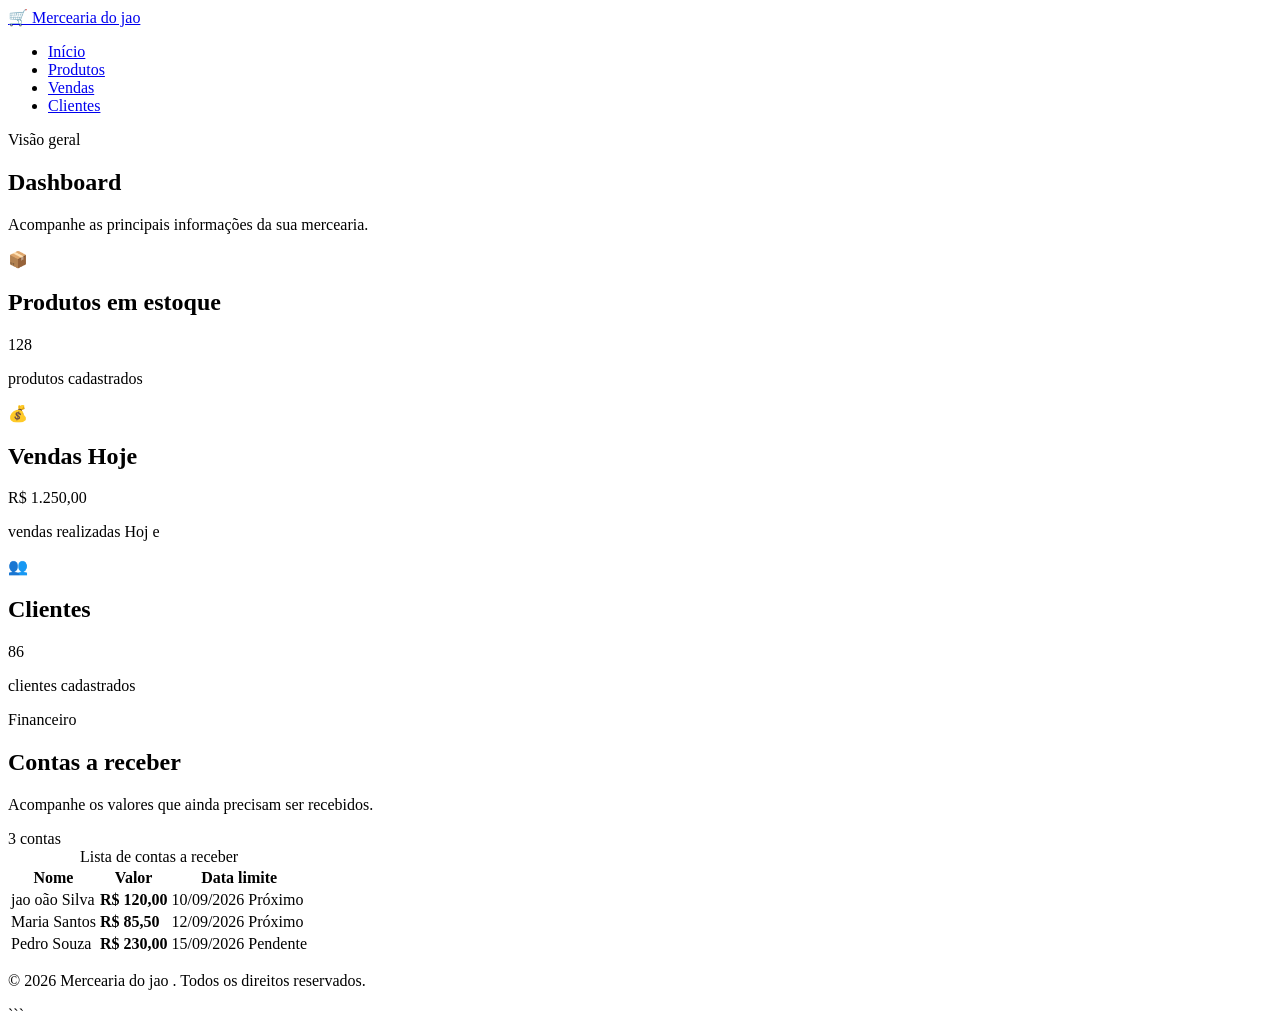
==== frontend/index.html @ 59ee47d3 "adicionei o front da pagina, criei o aquivo do front e estou começando a comentar as tags para facil" ====
<!-- serve para chamar o html  -->
<!DOCTYPE html>

<!-- aqui e onde você coloca a lingua do pais -->
<html lang="pt-BR">
<head>
    <meta charset="UTF-8">
    <meta name="viewport" content="width=device-width, initial-scale=1.0">

    <meta
        name="description"
        content="Dashboard de gestão da Mercearia do ja"
    >

    <!-- (title) serve para o titulo  -->
    <title>Mercearia do jaao - Início</title>

    <!-- aqui é onde usamos para buscar o css -->
    <link rel="stylesheet" href="style.css">
</head>

<!-- o (body) é onde fica todo o conteudo visial do saite.  -->
<body>

<!-- a (header) serve para classificar algo e separa dos outros, como por exemplo. Ex:essa que estou comentando, serve para a pagina principal. Para ser alterado a logo. -->
    <header class="header">
   
        <!-- a (div) serve para você colocar alguma cor no css, para nao ter que escreve tudo la, pode so colocar a (div da qual você quer muda a cor.) -->
        <div class="container header-content">

            <!-- a (<a></a>) serve para fazer ligações com outras paginas, relacionada a elas. -->
            <a href="#" class="logo" aria-label="Mercearia do jao- Página inicial">
                <span class="logo-icon" aria-hidden="true">🛒</span>
                <span>Mercearia do jao</span>
            </a>

            <nav class="navigation" aria-label="Navegação principal">
                <ul class="navigation-list">
                    <li>
                        <a href="#" class="navigation-link active" aria-current="page">
                            Início
                        </a>
                    </li>

                    <li>
                        <a href="#" class="navigation-link">
                            Produtos
                        </a>
                    </li>

                    <li>
                        <a href="#" class="navigation-link">
                            Vendas
                        </a>
                    </li>

                    <li>
                        <a href="#" class="navigation-link">
                            Clientes
                        </a>
                    </li>
                </ul>
            </nav>

        </div>
    </header>


    <main class="main-content">

        <div class="container">

            <section class="dashboard-intro" aria-labelledby="dashboard-title">
                <div>
                    <p class="section-label">Visão geral</p>
                    <h1 id="dashboard-title">Dashboard</h1>
                    <p class="section-description">
                        Acompanhe as principais informações da sua mercearia.
                    </p>
                </div>
            </section>


            <section class="metrics" aria-label="Indicadores principais">

                <article class="metric-card stock-card">
                    <div class="metric-icon" aria-hidden="true">
                        📦
                    </div>

                    <div class="metric-content">
                        <h2>Produtos em estoque</h2>
                        <p class="metric-value">128</p>
                        <p class="metric-description">produtos cadastrados</p>
                    </div>
                </article>


                <article class="metric-card sales-card">
                    <div class="metric-icon" aria-hidden="true">
                        💰
                    </div>

                    <div class="metric-content">
                        <h2>Vendas Hoje</h2>
                        <p class="metric-value">R$ 1.250,00</p>
                        <p class="metric-description">vendas realizadas Hoj e</p>
                    </div>
                </article>


                <article class="metric-card clients-card">
                    <div class="metric-icon" aria-hidden="true">
                        👥
                    </div>

                    <div class="metric-content">
                        <h2>Clientes</h2>
                        <p class="metric-value">86</p>
                        <p class="metric-description">clientes cadastrados</p>
                    </div>
                </article>

            </section>


            <section class="receivables-section" aria-labelledby="receivables-title">

                <div class="section-header">
                    <div>
                        <p class="section-label">Financeiro</p>
                        <h2 id="receivables-title">Contas a receber</h2>
                        <p class="section-description">
                            Acompanhe os valores que ainda precisam ser recebidos.
                        </p>
                    </div>

                    <span class="receivables-count">
                        3 contas
                    </span>
                </div>


                <div class="table-container">

                    <table>
                        <caption class="sr-only">
                            Lista de contas a receber
                        </caption>

                        <thead>
                            <tr>
                                <th scope="col">Nome</th>
                                <th scope="col">Valor</th>
                                <th scope="col">Data limite</th>
                            </tr>
                        </thead>

                        <tbody>

                            <tr>
                                <td>
                                    <span class="customer-name">jao
                        oão Silva</span>
                                </td>

                                <td>
                                    <strong>R$ 120,00</strong>
                                </td>

                                <td>
                                    <span class="due-date due-soon">
                                        10/09/2026
                                        <span class="status">Próximo</span>
                                    </span>
                                </td>
                            </tr>


                            <tr>
                                <td>
                                    <span class="customer-name">Maria Santos</span>
                                </td>

                                <td>
                                    <strong>R$ 85,50</strong>
                                </td>

                                <td>
                                    <span class="due-date due-soon">
                                        12/09/2026
                                        <span class="status">Próximo</span>
                                    </span>
                                </td>
                            </tr>


                            <tr>
                                <td>
                                    <span class="customer-name">Pedro Souza</span>
                                </td>

                                <td>
                                    <strong>R$ 230,00</strong>
                                </td>

                                <td>
                                    <span class="due-date due-normal">
                                        15/09/2026
                                        <span class="status">Pendente</span>
                                    </span>
                                </td>
                            </tr>

                        </tbody>
                    </table>

                </div>

            </section>

        </div>

    </main>


    <footer class="footer">
        <div class="container">
            <p>
                &copy; 2026 Mercearia do jao
. Todos os direitos reservados.
            </p>
        </div>
    </footer>

</body>
</html>
```
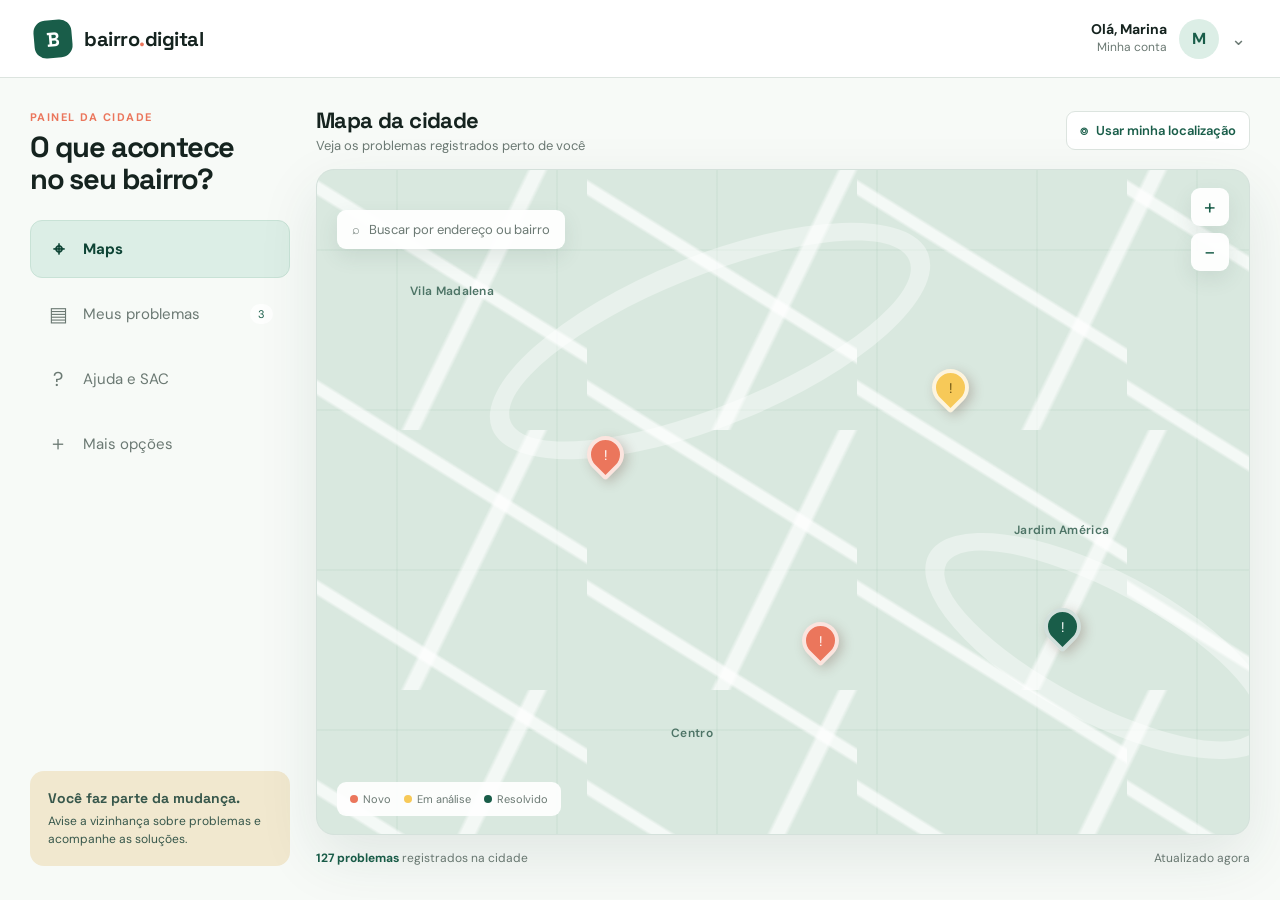
==== commit 692ecd95: "coloquei o html porem, tem que finalizar e fazer as telas dos outros botoes, foi adicionado o javasc" ====
--- a/frontend/index.html
+++ b/frontend/index.html
@@ -1,238 +1,83 @@
-<!-- serve para chamar o html  -->
 <!DOCTYPE html>
+<html lang="pt-BR">
 
-<!-- aqui e onde você coloca a lingua do pais -->
-<html lang="pt-BR">
 <head>
     <meta charset="UTF-8">
     <meta name="viewport" content="width=device-width, initial-scale=1.0">
-
-    <meta
-        name="description"
-        content="Dashboard de gestão da Mercearia do ja"
-    >
-
-    <!-- (title) serve para o titulo  -->
-    <title>Mercearia do jaao - Início</title>
-
-    <!-- aqui é onde usamos para buscar o css -->
-    <link rel="stylesheet" href="style.css">
+    <meta name="description" content="Mapeamento colaborativo de problemas da cidade.">
+    <title>Bairro Digital | Mapas da cidade</title>
+    <link rel="preconnect" href="https://fonts.googleapis.com">
+    <link rel="preconnect" href="https://fonts.gstatic.com" crossorigin>
+    <link
+        href="https://fonts.googleapis.com/css2?family=DM+Sans:wght@400;500;600;700&family=Space+Grotesk:wght@500;600;700&display=swap"
+        rel="stylesheet">
+    <link rel="stylesheet" href="css/style.css">
 </head>
 
-<!-- o (body) é onde fica todo o conteudo visial do saite.  -->
 <body>
+    <main class="app-shell">
+        <header class="topbar">
+            <div class="brand">
+                <div class="brand-mark">B</div>
+                <div class="brand-name">bairro<span>.</span>digital</div>
+            </div>
+            <div class="account">
+                <div class="account-copy"><strong>Olá, Marina</strong><small>Minha conta</small></div>
+                <div class="avatar">M</div>
+                <span class="account-chevron" aria-hidden="true">⌄</span>
+            </div>
+        </header>
 
-<!-- a (header) serve para classificar algo e separa dos outros, como por exemplo. Ex:essa que estou comentando, serve para a pagina principal. Para ser alterado a logo. -->
-    <header class="header">
-   
-        <!-- a (div) serve para você colocar alguma cor no css, para nao ter que escreve tudo la, pode so colocar a (div da qual você quer muda a cor.) -->
-        <div class="container header-content">
+        <div class="workspace">
+            <aside class="sidebar" aria-label="Navegação principal">
+                <p class="eyebrow">Painel da cidade</p>
+                <h1>O que acontece<br>no seu bairro?</h1>
+                <nav class="menu">
+                    <button class="menu-button active" type="button" data-view="mapa"><span
+                            class="menu-icon">⌖</span><span class="menu-label">Maps</span></button>
+                    <button class="menu-button" type="button" data-view="problemas"><span
+                            class="menu-icon">▤</span><span class="menu-label">Meus problemas</span><span
+                            class="menu-badge">3</span></button>
+                    <button class="menu-button" type="button" data-view="ajuda"><span class="menu-icon">?</span><span
+                            class="menu-label">Ajuda e SAC</span></button>
+                    <button class="menu-button" type="button" data-view="mais"><span class="menu-icon">＋</span><span
+                            class="menu-label">Mais opções</span></button>
+                </nav>
+                <div class="sidebar-note"><strong>Você faz parte da mudança.</strong>
+                    <p>Avise a vizinhança sobre problemas e acompanhe as soluções.</p>
+                </div>
+            </aside>
 
-            <!-- a (<a></a>) serve para fazer ligações com outras paginas, relacionada a elas. -->
-            <a href="#" class="logo" aria-label="Mercearia do jao- Página inicial">
-                <span class="logo-icon" aria-hidden="true">🛒</span>
-                <span>Mercearia do jao</span>
-            </a>
+            <section class="map-panel" aria-label="Mapa de problemas da cidade">
+                <div class="map-toolbar">
+                    <div class="map-heading">
+                        <h2>Mapa da cidade</h2>
+                        <p>Veja os problemas registrados perto de você</p>
+                    </div>
+                    <button class="location-button" type="button"><span>⌾</span> Usar minha localização</button>
+                </div>
+                <div class="map" role="img" aria-label="Mapa ilustrado com quatro problemas registrados">
+                    <div class="map-search">
+                        <span>⌕ &nbsp; Buscar por endereço ou bairro</span>
+                        <div class="map-controls"><button type="button" aria-label="Aumentar zoom">+</button><button
+                                type="button" aria-label="Diminuir zoom">−</button></div>
+                    </div>
+                    <span class="map-label label-one">Vila Madalena</span><span class="map-label label-two">Jardim
+                        América</span><span class="map-label label-three">Centro</span>
+                    <div class="pin one" title="Iluminação pública"><span>!</span></div>
+                    <div class="pin two" title="Buraco na rua"><span>!</span></div>
+                    <div class="pin three" title="Lixo acumulado"><span>!</span></div>
+                    <div class="pin four" title="Calçada danificada"><span>!</span></div>
+                    <div class="map-legend"><span class="legend-item"><i class="dot"></i> Novo</span><span
+                            class="legend-item"><i class="dot yellow"></i> Em análise</span><span class="legend-item"><i
+                                class="dot green"></i> Resolvido</span></div>
+                </div>
+                <div class="map-footer"><span><strong>127 problemas</strong> registrados na
+                        cidade</span><span>Atualizado agora</span></div>
+            </section>
+        </div>
+    </main>
+    <script src="js/app.js"></script>
+</body>
 
-            <nav class="navigation" aria-label="Navegação principal">
-                <ul class="navigation-list">
-                    <li>
-                        <a href="#" class="navigation-link active" aria-current="page">
-                            Início
-                        </a>
-                    </li>
-
-                    <li>
-                        <a href="#" class="navigation-link">
-                            Produtos
-                        </a>
-                    </li>
-
-                    <li>
-                        <a href="#" class="navigation-link">
-                            Vendas
-                        </a>
-                    </li>
-
-                    <li>
-                        <a href="#" class="navigation-link">
-                            Clientes
-                        </a>
-                    </li>
-                </ul>
-            </nav>
-
-        </div>
-    </header>
-
-
-    <main class="main-content">
-
-        <div class="container">
-
-            <section class="dashboard-intro" aria-labelledby="dashboard-title">
-                <div>
-                    <p class="section-label">Visão geral</p>
-                    <h1 id="dashboard-title">Dashboard</h1>
-                    <p class="section-description">
-                        Acompanhe as principais informações da sua mercearia.
-                    </p>
-                </div>
-            </section>
-
-
-            <section class="metrics" aria-label="Indicadores principais">
-
-                <article class="metric-card stock-card">
-                    <div class="metric-icon" aria-hidden="true">
-                        📦
-                    </div>
-
-                    <div class="metric-content">
-                        <h2>Produtos em estoque</h2>
-                        <p class="metric-value">128</p>
-                        <p class="metric-description">produtos cadastrados</p>
-                    </div>
-                </article>
-
-
-                <article class="metric-card sales-card">
-                    <div class="metric-icon" aria-hidden="true">
-                        💰
-                    </div>
-
-                    <div class="metric-content">
-                        <h2>Vendas Hoje</h2>
-                        <p class="metric-value">R$ 1.250,00</p>
-                        <p class="metric-description">vendas realizadas Hoj e</p>
-                    </div>
-                </article>
-
-
-                <article class="metric-card clients-card">
-                    <div class="metric-icon" aria-hidden="true">
-                        👥
-                    </div>
-
-                    <div class="metric-content">
-                        <h2>Clientes</h2>
-                        <p class="metric-value">86</p>
-                        <p class="metric-description">clientes cadastrados</p>
-                    </div>
-                </article>
-
-            </section>
-
-
-            <section class="receivables-section" aria-labelledby="receivables-title">
-
-                <div class="section-header">
-                    <div>
-                        <p class="section-label">Financeiro</p>
-                        <h2 id="receivables-title">Contas a receber</h2>
-                        <p class="section-description">
-                            Acompanhe os valores que ainda precisam ser recebidos.
-                        </p>
-                    </div>
-
-                    <span class="receivables-count">
-                        3 contas
-                    </span>
-                </div>
-
-
-                <div class="table-container">
-
-                    <table>
-                        <caption class="sr-only">
-                            Lista de contas a receber
-                        </caption>
-
-                        <thead>
-                            <tr>
-                                <th scope="col">Nome</th>
-                                <th scope="col">Valor</th>
-                                <th scope="col">Data limite</th>
-                            </tr>
-                        </thead>
-
-                        <tbody>
-
-                            <tr>
-                                <td>
-                                    <span class="customer-name">jao
-                        oão Silva</span>
-                                </td>
-
-                                <td>
-                                    <strong>R$ 120,00</strong>
-                                </td>
-
-                                <td>
-                                    <span class="due-date due-soon">
-                                        10/09/2026
-                                        <span class="status">Próximo</span>
-                                    </span>
-                                </td>
-                            </tr>
-
-
-                            <tr>
-                                <td>
-                                    <span class="customer-name">Maria Santos</span>
-                                </td>
-
-                                <td>
-                                    <strong>R$ 85,50</strong>
-                                </td>
-
-                                <td>
-                                    <span class="due-date due-soon">
-                                        12/09/2026
-                                        <span class="status">Próximo</span>
-                                    </span>
-                                </td>
-                            </tr>
-
-
-                            <tr>
-                                <td>
-                                    <span class="customer-name">Pedro Souza</span>
-                                </td>
-
-                                <td>
-                                    <strong>R$ 230,00</strong>
-                                </td>
-
-                                <td>
-                                    <span class="due-date due-normal">
-                                        15/09/2026
-                                        <span class="status">Pendente</span>
-                                    </span>
-                                </td>
-                            </tr>
-
-                        </tbody>
-                    </table>
-
-                </div>
-
-            </section>
-
-        </div>
-
-    </main>
-
-
-    <footer class="footer">
-        <div class="container">
-            <p>
-                &copy; 2026 Mercearia do jao
-. Todos os direitos reservados.
-            </p>
-        </div>
-    </footer>
-
-</body>
-</html>
-```
+</html>
--- a/frontend/css/style.css
+++ b/frontend/css/style.css
@@ -0,0 +1,106 @@
+:root {
+    --ink: #15231f;
+    --muted: #6b7973;
+    --line: #dce4df;
+    --paper: #f7faf7;
+    --white: #ffffff;
+    --green: #195d49;
+    --green-dark: #0e4435;
+    --mint: #dceee6;
+    --coral: #eb765c;
+    --yellow: #f7c958;
+    --shadow: 0 22px 60px rgba(31, 67, 55, .10);
+}
+
+* { box-sizing: border-box; }
+body {
+    margin: 0;
+    color: var(--ink);
+    background: var(--paper);
+    font-family: "DM Sans", sans-serif;
+}
+button { font: inherit; }
+.app-shell { min-height: 100vh; display: flex; flex-direction: column; }
+.topbar {
+    height: 78px;
+    display: flex;
+    align-items: center;
+    justify-content: space-between;
+    padding: 0 34px;
+    background: var(--white);
+    border-bottom: 1px solid var(--line);
+    z-index: 5;
+}
+.brand { display: flex; align-items: center; gap: 12px; }
+.brand-mark {
+    width: 38px; height: 38px; display: grid; place-items: center;
+    color: var(--white); background: var(--green); border-radius: 12px;
+    font-family: "Space Grotesk", sans-serif; font-size: 20px; font-weight: 700;
+    transform: rotate(-5deg);
+}
+.brand-name { font-family: "Space Grotesk", sans-serif; font-size: 20px; font-weight: 700; letter-spacing: -.5px; }
+.brand-name span { color: var(--coral); }
+.account { display: flex; align-items: center; gap: 12px; color: var(--ink); }
+.account-copy { text-align: right; line-height: 1.15; }
+.account-copy strong { display: block; font-size: 14px; }
+.account-copy small { color: var(--muted); font-size: 12px; }
+.avatar { width: 40px; height: 40px; display: grid; place-items: center; color: var(--green); background: var(--mint); border-radius: 50%; font-weight: 700; }
+.account-chevron { color: var(--muted); font-size: 18px; }
+
+.workspace { flex: 1; display: flex; padding: 28px 30px 34px; gap: 26px; }
+.sidebar { width: 260px; display: flex; flex-direction: column; flex-shrink: 0; }
+.eyebrow { margin: 4px 0 7px; color: var(--coral); font-size: 11px; font-weight: 700; letter-spacing: 1.4px; text-transform: uppercase; }
+h1 { margin: 0 0 25px; font-family: "Space Grotesk", sans-serif; font-size: 29px; line-height: 1.1; letter-spacing: -1.2px; }
+.menu { display: grid; gap: 7px; }
+.menu-button {
+    min-height: 58px; display: flex; align-items: center; gap: 14px; width: 100%;
+    padding: 0 16px; border: 1px solid transparent; border-radius: 12px; color: var(--muted);
+    background: transparent; cursor: pointer; text-align: left; transition: .2s ease;
+}
+.menu-button:hover { color: var(--green); background: #edf4f0; }
+.menu-button.active { color: var(--green-dark); background: var(--mint); border-color: #c8e2d6; font-weight: 700; }
+.menu-icon { width: 22px; display: grid; place-items: center; color: currentColor; font-size: 20px; }
+.menu-label { flex: 1; font-size: 15px; }
+.menu-badge { min-width: 23px; padding: 3px 7px; color: var(--green); background: rgba(255,255,255,.72); border-radius: 20px; font-size: 11px; text-align: center; }
+.sidebar-note { margin-top: auto; padding: 18px; color: #37574b; background: #f1e8cf; border-radius: 14px; }
+.sidebar-note strong { display: block; margin-bottom: 5px; font-family: "Space Grotesk", sans-serif; font-size: 14px; }
+.sidebar-note p { margin: 0; font-size: 12px; line-height: 1.5; }
+
+.map-panel { min-width: 0; flex: 1; display: flex; flex-direction: column; gap: 15px; }
+.map-toolbar { display: flex; align-items: center; justify-content: space-between; }
+.map-heading h2 { margin: 0 0 3px; font-family: "Space Grotesk", sans-serif; font-size: 22px; letter-spacing: -.6px; }
+.map-heading p { margin: 0; color: var(--muted); font-size: 13px; }
+.location-button { display: flex; align-items: center; gap: 8px; padding: 10px 13px; border: 1px solid var(--line); border-radius: 9px; color: var(--green); background: var(--white); cursor: pointer; font-size: 13px; font-weight: 600; }
+.location-button:hover { border-color: var(--green); }
+.map {
+    position: relative; min-height: 570px; flex: 1; overflow: hidden; border: 1px solid #d4e1db;
+    border-radius: 18px; background: #d9e8df; box-shadow: var(--shadow);
+    background-image: linear-gradient(32deg, transparent 47%, rgba(255,255,255,.72) 48%, rgba(255,255,255,.72) 51%, transparent 52%), linear-gradient(116deg, transparent 48%, rgba(255,255,255,.68) 49%, rgba(255,255,255,.68) 52%, transparent 53%), linear-gradient(90deg, transparent 49.5%, rgba(166,198,181,.42) 50%, transparent 50.5%), linear-gradient(0deg, transparent 49.5%, rgba(166,198,181,.42) 50%, transparent 50.5%);
+    background-size: 270px 200px, 310px 260px, 160px 160px, 160px 160px;
+}
+.map::before, .map::after { content: ""; position: absolute; pointer-events: none; border: 20px solid rgba(255,255,255,.38); border-radius: 50%; transform: rotate(-22deg); }
+.map::before { width: 430px; height: 130px; left: 17%; top: 13%; }
+.map::after { width: 350px; height: 110px; right: -5%; bottom: 17%; transform: rotate(28deg); }
+.map-label { position: absolute; color: #4d7466; font-size: 12px; font-weight: 600; letter-spacing: .3px; }
+.label-one { top: 17%; left: 10%; } .label-two { top: 53%; right: 15%; } .label-three { bottom: 14%; left: 38%; }
+.map-search { position: absolute; top: 18px; left: 20px; right: 20px; display: flex; justify-content: space-between; align-items: center; pointer-events: none; }
+.map-search span { display: flex; align-items: center; gap: 9px; padding: 11px 15px; color: var(--muted); background: rgba(255,255,255,.95); border-radius: 9px; box-shadow: 0 8px 20px rgba(55,90,75,.10); font-size: 13px; }
+.map-controls { display: grid; gap: 7px; pointer-events: auto; }
+.map-controls button { width: 38px; height: 38px; border: 0; color: var(--green); background: rgba(255,255,255,.95); border-radius: 9px; box-shadow: 0 8px 20px rgba(55,90,75,.10); cursor: pointer; font-size: 21px; }
+.map-controls button:hover { background: var(--green); color: var(--white); }
+.pin { position: absolute; display: grid; place-items: center; width: 37px; height: 37px; color: var(--white); background: var(--coral); border: 4px solid rgba(255,255,255,.8); border-radius: 50% 50% 50% 3px; box-shadow: 0 5px 12px rgba(101,60,47,.27); transform: rotate(-45deg); }
+.pin span { transform: rotate(45deg); font-size: 14px; }
+.pin.one { left: 29%; top: 40%; } .pin.two { left: 66%; top: 30%; background: var(--yellow); color: #6e5513; } .pin.three { left: 52%; top: 68%; } .pin.four { left: 78%; top: 66%; background: var(--green); }
+.map-legend { position: absolute; bottom: 18px; left: 20px; display: flex; gap: 13px; padding: 10px 13px; color: var(--muted); background: rgba(255,255,255,.92); border-radius: 9px; font-size: 11px; }
+.legend-item { display: flex; align-items: center; gap: 5px; } .dot { width: 8px; height: 8px; border-radius: 50%; background: var(--coral); } .dot.yellow { background: var(--yellow); } .dot.green { background: var(--green); }
+.map-footer { display: flex; justify-content: space-between; color: var(--muted); font-size: 12px; }
+.map-footer strong { color: var(--green); }
+
+@media (max-width: 820px) {
+    .topbar { height: 68px; padding: 0 18px; } .account-copy, .account-chevron { display: none; }
+    .workspace { flex-direction: column; padding: 21px 16px 24px; gap: 20px; }
+    .sidebar { width: 100%; } h1 { margin-bottom: 14px; font-size: 25px; }
+    .menu { display: flex; gap: 7px; overflow-x: auto; padding-bottom: 3px; } .menu-button { min-width: 150px; min-height: 50px; padding: 0 13px; } .menu-badge, .sidebar-note { display: none; }
+    .map { min-height: 520px; } .map-toolbar { align-items: flex-end; } .location-button { padding: 9px; font-size: 0; } .location-button span { font-size: 17px; }
+}
+@media (max-width: 480px) { .map { min-height: 470px; } .map-heading h2 { font-size: 19px; } .map-heading p { font-size: 12px; } .map-legend { gap: 7px; padding: 8px; } }
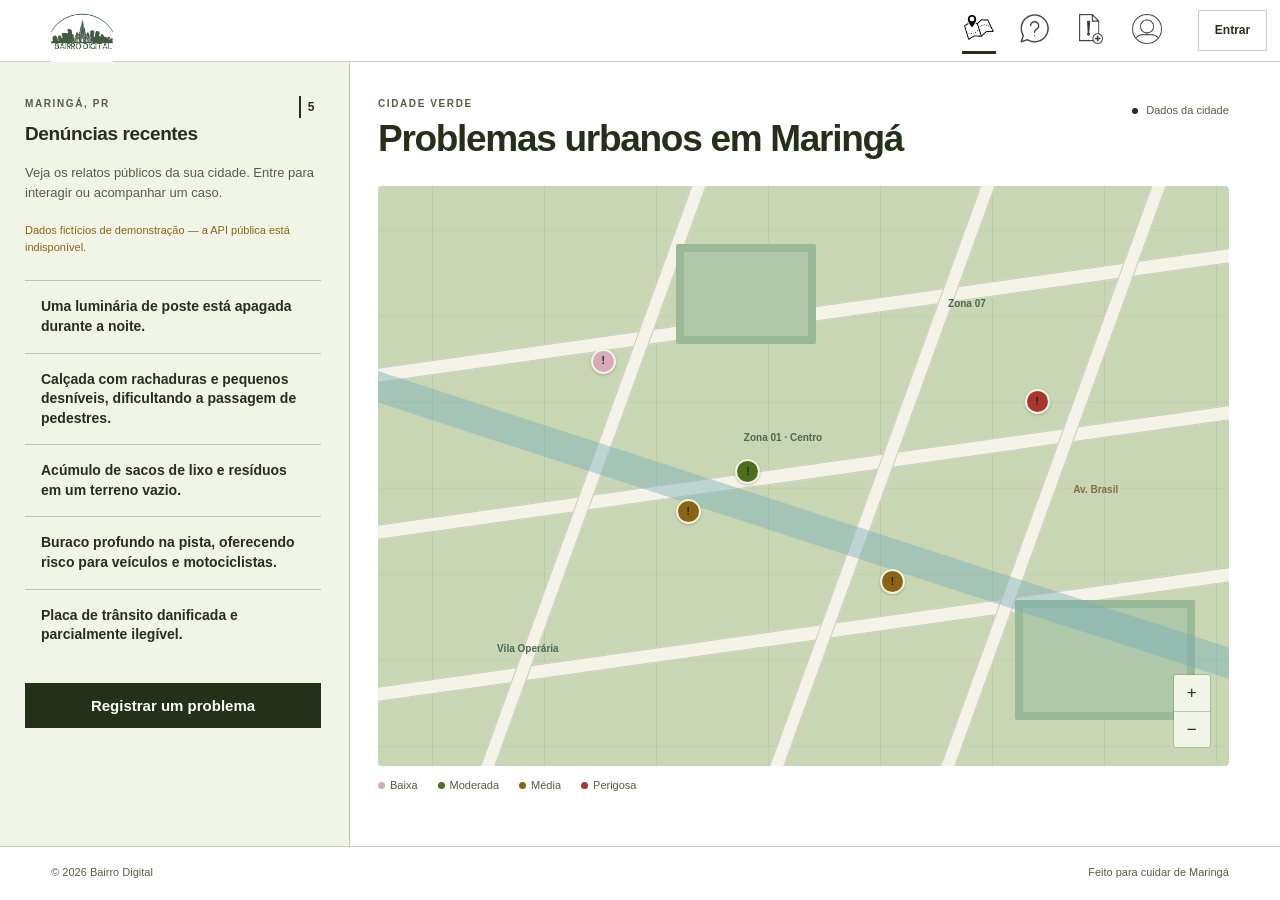
==== commit cbae2a26: "Substitui frontend antigo pela nova estrutura" ====
--- a/frontend/index.html
+++ b/frontend/index.html
@@ -1,83 +1,84 @@
-<!DOCTYPE html>
+<!doctype html>
 <html lang="pt-BR">
+<head>
+  <meta charset="utf-8">
+  <meta name="viewport" content="width=device-width, initial-scale=1">
+  <meta name="description" content="Bairro Digital: acompanhe problemas urbanos de Maringá.">
+  <title>Bairro Digital | Mapa de Maringá</title>
+  <link rel="stylesheet" href="css/styles.css">
+</head>
+<body data-page="inicio">
+  <!-- Navegação pública e acesso à sessão do morador. -->
+  <header class="topbar">
+    <a class="brand" href="index.html" aria-label="Bairro Digital - início" title="Bairro Digital - início">
+      <span class="brand-mark"><img class="brand-logo" src="assets/logo-bairro-digital.jpeg" alt="Logo Bairro Digital"><span class="brand-fallback" hidden>BD</span></span>
+    </a>
+    <nav class="main-nav" aria-label="Navegação principal">
+      <a class="nav-icon-link active" href="index.html" aria-current="page" aria-label="Mapa" title="Mapa"><img src="assets/icone-mapa.png" alt=""></a>
+      <a class="nav-icon-link" href="ajuda.html" aria-label="Ajuda" title="Ajuda"><img src="assets/icone-ajuda.png" alt=""></a>
+      <a class="nav-icon-link" href="nova-denuncia.html" aria-label="Nova denúncia" title="Nova denúncia"><img src="assets/icone-nova-denuncia.png" alt=""></a>
+      <a class="nav-icon-link" href="conta.html" aria-label="Minha conta" title="Minha conta"><img src="assets/icone-conta.png" alt=""></a>
+    </nav>
+    <div class="top-actions">
+      <a class="button button-small button-outline" data-auth-link href="login.html">Entrar</a>
+    </div>
+  </header>
 
-<head>
-    <meta charset="UTF-8">
-    <meta name="viewport" content="width=device-width, initial-scale=1.0">
-    <meta name="description" content="Mapeamento colaborativo de problemas da cidade.">
-    <title>Bairro Digital | Mapas da cidade</title>
-    <link rel="preconnect" href="https://fonts.googleapis.com">
-    <link rel="preconnect" href="https://fonts.gstatic.com" crossorigin>
-    <link
-        href="https://fonts.googleapis.com/css2?family=DM+Sans:wght@400;500;600;700&family=Space+Grotesk:wght@500;600;700&display=swap"
-        rel="stylesheet">
-    <link rel="stylesheet" href="css/style.css">
-</head>
+  <!-- O mapa permanece como a área principal da página inicial. -->
+  <main class="map-layout">
+    <section class="map-panel" aria-label="Mapa de denúncias de Maringá">
+      <div class="map-heading">
+        <div>
+          <p class="eyebrow">Cidade Verde</p>
+          <h1>Problemas urbanos em Maringá</h1>
+        </div>
+        <span class="map-status"><span class="live-dot"></span> Dados da cidade</span>
+      </div>
+      <div class="map-canvas" id="map-canvas">
+        <div class="map-label label-centro">Zona 01 · Centro</div>
+        <div class="map-label label-zona7">Zona 07</div>
+        <div class="map-label label-vila">Vila Operária</div>
+        <div class="map-label label-avenida">Av. Brasil</div>
+        <div class="road road-horizontal road-one"></div>
+        <div class="road road-horizontal road-two"></div>
+        <div class="road road-horizontal road-three"></div>
+        <div class="road road-vertical road-four"></div>
+        <div class="road road-vertical road-five"></div>
+        <div class="road road-vertical road-six"></div>
+        <div class="park park-one" aria-label="Área verde"></div>
+        <div class="park park-two" aria-label="Área verde"></div>
+        <div class="map-river"></div>
+        <div class="map-controls">
+          <button type="button" aria-label="Aumentar zoom">+</button>
+          <button type="button" aria-label="Diminuir zoom">−</button>
+        </div>
+      </div>
+      <div class="map-legend" aria-label="Legenda de gravidade">
+        <span><i class="severity-dot low"></i>Baixa</span>
+        <span><i class="severity-dot moderate"></i>Moderada</span>
+        <span><i class="severity-dot medium"></i>Média</span>
+        <span><i class="severity-dot high"></i>Perigosa</span>
+      </div>
+    </section>
 
-<body>
-    <main class="app-shell">
-        <header class="topbar">
-            <div class="brand">
-                <div class="brand-mark">B</div>
-                <div class="brand-name">bairro<span>.</span>digital</div>
-            </div>
-            <div class="account">
-                <div class="account-copy"><strong>Olá, Marina</strong><small>Minha conta</small></div>
-                <div class="avatar">M</div>
-                <span class="account-chevron" aria-hidden="true">⌄</span>
-            </div>
-        </header>
-
-        <div class="workspace">
-            <aside class="sidebar" aria-label="Navegação principal">
-                <p class="eyebrow">Painel da cidade</p>
-                <h1>O que acontece<br>no seu bairro?</h1>
-                <nav class="menu">
-                    <button class="menu-button active" type="button" data-view="mapa"><span
-                            class="menu-icon">⌖</span><span class="menu-label">Maps</span></button>
-                    <button class="menu-button" type="button" data-view="problemas"><span
-                            class="menu-icon">▤</span><span class="menu-label">Meus problemas</span><span
-                            class="menu-badge">3</span></button>
-                    <button class="menu-button" type="button" data-view="ajuda"><span class="menu-icon">?</span><span
-                            class="menu-label">Ajuda e SAC</span></button>
-                    <button class="menu-button" type="button" data-view="mais"><span class="menu-icon">＋</span><span
-                            class="menu-label">Mais opções</span></button>
-                </nav>
-                <div class="sidebar-note"><strong>Você faz parte da mudança.</strong>
-                    <p>Avise a vizinhança sobre problemas e acompanhe as soluções.</p>
-                </div>
-            </aside>
-
-            <section class="map-panel" aria-label="Mapa de problemas da cidade">
-                <div class="map-toolbar">
-                    <div class="map-heading">
-                        <h2>Mapa da cidade</h2>
-                        <p>Veja os problemas registrados perto de você</p>
-                    </div>
-                    <button class="location-button" type="button"><span>⌾</span> Usar minha localização</button>
-                </div>
-                <div class="map" role="img" aria-label="Mapa ilustrado com quatro problemas registrados">
-                    <div class="map-search">
-                        <span>⌕ &nbsp; Buscar por endereço ou bairro</span>
-                        <div class="map-controls"><button type="button" aria-label="Aumentar zoom">+</button><button
-                                type="button" aria-label="Diminuir zoom">−</button></div>
-                    </div>
-                    <span class="map-label label-one">Vila Madalena</span><span class="map-label label-two">Jardim
-                        América</span><span class="map-label label-three">Centro</span>
-                    <div class="pin one" title="Iluminação pública"><span>!</span></div>
-                    <div class="pin two" title="Buraco na rua"><span>!</span></div>
-                    <div class="pin three" title="Lixo acumulado"><span>!</span></div>
-                    <div class="pin four" title="Calçada danificada"><span>!</span></div>
-                    <div class="map-legend"><span class="legend-item"><i class="dot"></i> Novo</span><span
-                            class="legend-item"><i class="dot yellow"></i> Em análise</span><span class="legend-item"><i
-                                class="dot green"></i> Resolvido</span></div>
-                </div>
-                <div class="map-footer"><span><strong>127 problemas</strong> registrados na
-                        cidade</span><span>Atualizado agora</span></div>
-            </section>
+    <!-- A lista resume relatos; os detalhes exigem autenticação. -->
+    <aside class="report-sidebar">
+      <div class="sidebar-head">
+        <div>
+          <p class="eyebrow">Maringá, PR</p>
+          <h2>Denúncias recentes</h2>
         </div>
-    </main>
-    <script src="js/app.js"></script>
+        <span class="count-badge" id="report-count">0</span>
+      </div>
+      <p class="muted">Veja os relatos públicos da sua cidade. Entre para interagir ou acompanhar um caso.</p>
+      <p class="demo-notice" id="demo-notice" hidden>Dados fictícios de demonstração — a API pública está indisponível.</p>
+      <div class="report-list" id="report-list" aria-live="polite"></div>
+      <a class="button button-full" href="nova-denuncia.html">Registrar um problema</a>
+    </aside>
+  </main>
+  <footer class="site-footer"><span>© 2026 Bairro Digital</span><span>Feito para cuidar de Maringá</span></footer>
+  <script src="js/data.js"></script>
+  <script src="js/services.js"></script>
+  <script src="js/app.js"></script>
 </body>
-
-</html>+</html>
--- a/frontend/css/styles.css
+++ b/frontend/css/styles.css
@@ -0,0 +1,8 @@
+/* Entrada dos módulos; a ordem preserva a cascata visual existente. */
+@import url("globals.css");
+@import url("navigation.css");
+@import url("map.css");
+@import url("forms.css");
+@import url("pages.css");
+@import url("responsive.css");
+@import url("theme.css");
